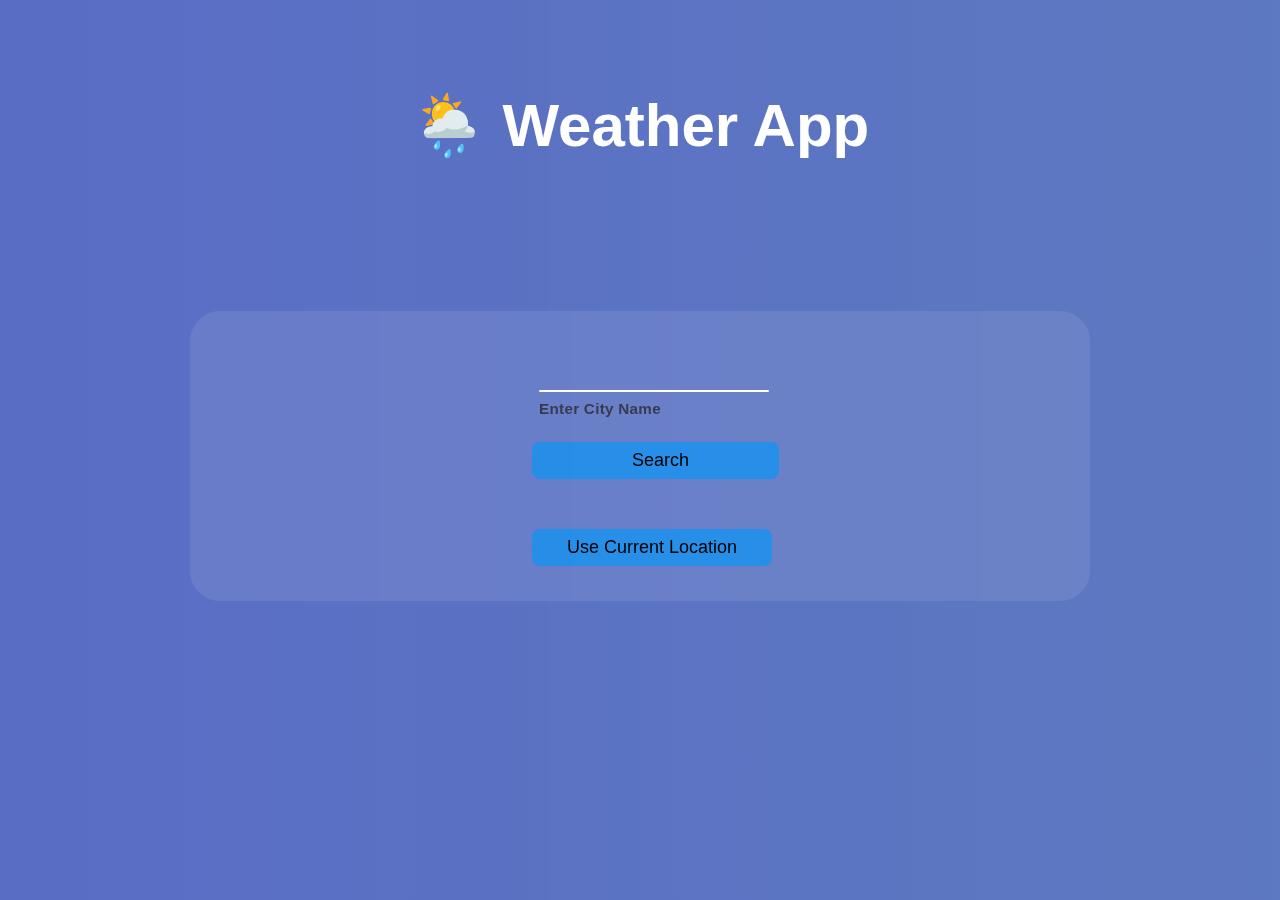
==== index.html @ 1a9110ec "uploaded" ====
<!DOCTYPE html>
<html lang="en">
<head>
    <meta charset="UTF-8">
    <meta name="viewport" content="width=device-width, initial-scale=1.0">
    <title> Weather App</title>
    <link rel="stylesheet" href="style.css">
</head>
<body>
    <div class="background-animation"></div>
    <div class="scroll">
    <div class="container">
        <h1 class="top fade-in">🌦️ Weather App</h1>
        
        <div class="header">
        <div class="inputbox">
            <input type="text" id="cityInput" required="required" class="fadeInUp">
            <span class="boxname">Enter City Name</span>
            <i></i>
        </div>
        <button id="searchBtn" class="btn pulse">Search</button>
        <button id="currentLocationBtn" class="btn pulse">Use Current Location</button>
    </div>
        <div id="loading" class="loading hidden">☁️ Loading...</div>

        <!-- Current Weather -->
        <div id="weatherResult" class="fade-in hidden">
            <h2 id="cityName" class="names"></h2>
            <img id="weatherIcon" src="" alt="Weather Icon" class="weather-icon">
            <p id="temperature" class="names"></p>
            <p id="description" class="names"></p>
            <p id="humidity" class="names"></p>
            <p id="windSpeed" class="names"></p>
        </div>

        <!-- Hourly Weather -->
        <div id="hourlyForecast" class="hourbox forecast-container hidden">
            <h2 class="heading fade-in">⏳ HOURLY FORECAST</h2>
            <div id="hourlyCards" class="box forecast-cards"></div>
        </div>

        <!-- Weekly Forecast -->
        <div id="weeklyForecast" class="weekbox forecast-container hidden">
            <h2 class="heading fade-in">📅 WEEKLY FORECAST</h2>
            <div id="weeklyCards" class="box forecast-cards"></div>
        </div>
    </div>
   </div>

    <script src="script.js"></script>
</body>
</html>
---- style.css ----
/* Background Animation */
html{
    scroll-behavior: smooth;
}
body {
    font-family: Arial, sans-serif;
    animation: backgroundMove 3s infinite ease-in-out;
    color: white;
    text-align: center;
    z-index: -1;
    background-repeat: no-repeat;
}
.background-animation {
    position:fixed;
    width: 100%;
    top: 0;
    left: 0;
    height: 100%;
    background: linear-gradient(270deg, #2c7592b4, #253fb3c2);
    background-size: 400% 400%;
    animation: backgroundMove 3s infinite ease-in-out;
    z-index: -1;
} 

@keyframes backgroundMove {
    0% { background-position: 0% 50%; }
    50% { background-position: 100% 50%; }
    100% { background-position: 0% 50%; }
}

/* Forecast Containers */
.forecast-container {
    margin-top: 20px;
    background: rgba(255, 255, 255, 0.2);
    padding: 15px;
    border-radius: 10px;
    backdrop-filter: blur(50px);
}

/* Forecast Cards */
.forecast-cards {
    display: flex;
    overflow-x: auto;
    gap: 10px;
    padding: 10px;
    justify-content: center;
}

.forecast-card {
    background: rgba(0, 0, 0, 0.4);
    padding: 10px;
    border-radius: 10px;
    min-width: 120px;
    box-shadow: 0 0 10px rgba(255, 255, 255, 0.3);
}

.hidden {
    display: none;
}


/* Animations */
.fade-in {
    animation: fadeIn 1s ease-in-out;
}
.slide-in {
    animation: slideIn 0.7s ease-in-out;
}

.top{
    font-size: 60px;
    padding-top: 50px;
}

input{
    padding: 20px 10px 10px;
    margin-left: 60px;
    margin-top: 20px;
    color: rgb(42, 37, 37);
    background-color:transparent;
    outline: none;
    box-shadow: none;
    border: none;
    font-size: large;
    position: relative;
    width: 100%;
    letter-spacing: 0.05em;
    z-index: 10;
    transition: 0.5s;
}
.header{
    align-items: center;
    background-color: rgba(240, 248, 255, 0.093);
    backdrop-filter: blur(50px);
    text-align: center;
    width: 900px;
    height: 270px;
    margin-left: auto;
    margin-right: auto;
    border-radius: 30px;
    position:relative;
    animation: fadeIn 1s ease-in-out;
    padding: 10px 0px 10px;
    margin-top: 150px;
}
.inputbox{
    position: relative;
    width: 230px;
    margin-left: 349px;
}
.boxname{
    position: absolute;
    pointer-events: none;
    color: rgba(36, 35, 35, 0.738);
    font-size: 0.95em;
    letter-spacing: 0.02em;
    left: 0;
    transition: 0.5s;
    font-weight: bold;
    margin-top: 8px;
}
input:valid ~ span,
input:focus ~ span{
    color: rgb(255, 255, 255);
    font-size: 1.05em;
    transform: translatey(-69px);
}
i{
    position: absolute;
    left: 0;
    bottom: 0;
    background: white;
    width: 100%;
    height: 2px;
    border-radius: 4px;
    overflow: hidden;
}
input:valid ~ i,
input:focus ~ i{
    height: 40px;
    transition: 0.5s;
}

.btn{
    padding: 8px 35px;
    margin: 5px;
    background-color: #0797f7ad;
    border: none;
    border-radius: 8px;
    font-size: 18px;
    cursor: pointer;
    transition: 0.3s;
    margin-bottom: 30px;
    margin-top: 50px;
    margin-left: 38%;
    text-align: center;
    display: flex;
    position:static;
}

#searchBtn{
    padding-right: 90px;
    padding-left: 100px;
}
.btn:hover {
    transform: scale(1.05);
    background: #0099ff;
    color: white;
    font-size: large;
    transform: scale(1.05);
    box-shadow: 0 0 15px rgba(255, 255, 255, 0.5);
}
.btn:active{
    transform: translateY(4px);
}

.weather-icon {
    width: 200px;
    height: 200px;
    animation: bounce 3s infinite;
}

.box{
    gap: 40px;
    animation: bounce 5s infinite;
    margin-top: 60px;
}
.names{
    font-size: 28px;
    color:aliceblue;
    font-weight:bold;
}


.heading{
    font-size: 35px;
}

.hourbox{
    width: 1200px;
    text-align: center;
    align-items: center;
    margin-left: auto;
    margin-right: auto;
    margin-top: 70px;
    border-radius: 50px;
    backdrop-filter: blur(100px);

}
.weekbox{
    width: 1200px;
    text-align: center;
    align-items: center;
    margin-left: auto;
    margin-right: auto;
    margin-top: 70px;
    border-radius: 50px;
    margin-bottom: 50px;
}
/* .scroll{
    animation: appear linear;
    animation-timeline: view();
    animation-range: entry 1% cover 40%;
} */
.pulse{
    animation: pulseEffect 2s infinite ;
}



@keyframes slideIn {
    from { transform: translateY(-20px); opacity: 0; }
    to { transform: translateY(0); opacity: 1; }
}

@keyframes fadeIn {
    from { opacity: 0; transform: translateY(20px); }
    to { opacity: 1; transform: translateY(0); }
}

@keyframes bounce {
    0%, 100% { transform: translateY(0); }
    50% { transform: translateY(-15px); }
}


@keyframes pulse {
    0% { opacity: 0.5; }
    50% { opacity: 1; }
    100% { opacity: 0.5; }
}

@keyframes fadeInUp {
    from { opacity: 0; transform: translateY(50px); }
    to { opacity: 1; transform: translateY(0); }
}

@keyframes pulseEffect {
    0% { box-shadow: 0 0 5px rgba(48, 121, 210, 0.611); }
    50% { box-shadow: 0 0 20px rgba(43, 124, 223, 0.851); }
    100% { box-shadow:0 0 5px rgba(56, 90, 131, 0.203); }
}

@keyframes appear{
    from{
        opacity: 0;
        scale: 0.5;
    }
    to{
        opacity: 1;
        scale: 1;
    }
}

@media (max-width: 780px){
    .background-animation {
        position:fixed;
        width: 100%;
        top: 0;
        left: 0;
        height: 100%;
        background: linear-gradient(270deg, #2c7592b4, #253fb3c2);
        background-size: 400% 400%;
        animation: backgroundMove 3s infinite ease-in-out;
        z-index: -1;
    } 
    
    .top{
        font-size: 50px;
        margin-top: 30%;
    }

    .header{
        align-items: center;
        background-color: rgba(240, 248, 255, 0.093);
        backdrop-filter: blur(50px);
        text-align: center;
        width: 600px;
        height: 270px;
        margin-left: auto;
        margin-right: auto;
        border-radius: 30px;
        position:relative;
        animation: fadeIn 1s ease-in-out;
        padding: 10px 0px 10px;
        margin-top: 150px;
    }

    .btn{
        padding: 8px 35px;
        margin: 5px;
        background-color: #0797f7ad;
        border: none;
        border-radius: 8px;
        font-size: 16px;
        cursor: pointer;
        transition: 0.3s;
        margin-bottom: 30px;
        margin-top: 50px;
        margin-left: 35%;
        text-align: center;
        display: flex;
        position:static;
    }

    #searchBtn{
        padding-right: 90px;
        padding-left: 80px;
    }

    .inputbox{
        position: relative;
        width: 220px;
        margin-left: 215px;
        margin-bottom: 60px;
    }

    .hourbox{
        width: 500px;
        text-align: center;
        align-items: center;
        margin-left: auto;
        margin-right: auto;
        margin-top: 70px;
        border-radius: 50px;
        backdrop-filter: blur(100px);
    
    }

    .weekbox{
        width: 500px;
        text-align: center;
        align-items: center;
        margin-left: auto;
        margin-right: auto;
        margin-top: 70px;
        border-radius: 50px;
        margin-bottom: 50px;
    }
    .box{
        gap: 40px;
        animation: bounce 5s infinite;
        margin-top: 60px;
        display:grid;
    }
    .heading{
        font-size: 25px;
    }
    .names{
        font-size: 20px;
    }
    .weather-icon{
        height: 100px;
        width: 100px;
    }
}


@media (max-width: 1080px){
    .background-animation {
        position:fixed;
        width: 100%;
        top: 0;
        left: 0;
        height: 100%;
        background: linear-gradient(270deg, #2c7592b4, #253fb3c2);
        background-size: 400% 400%;
        animation: backgroundMove 3s infinite ease-in-out;
        z-index: -1;
    } 
    
    .top{
        font-size: 50px;
        margin-top: 30%;
    }

    .header{
        align-items: center;
        background-color: rgba(240, 248, 255, 0.093);
        backdrop-filter: blur(50px);
        text-align: center;
        width: 600px;
        height: 270px;
        margin-left: auto;
        margin-right: auto;
        border-radius: 30px;
        position:relative;
        animation: fadeIn 1s ease-in-out;
        padding: 10px 0px 10px;
        margin-top: 150px;
    }

    .btn{
        padding: 8px 35px;
        margin: 5px;
        background-color: #0797f7ad;
        border: none;
        border-radius: 8px;
        font-size: 16px;
        cursor: pointer;
        transition: 0.3s;
        margin-bottom: 30px;
        margin-top: 50px;
        margin-left: 35%;
        text-align: center;
        display: flex;
        position:static;
    }

    #searchBtn{
        padding-right: 90px;
        padding-left: 80px;
    }

    .inputbox{
        position: relative;
        width: 220px;
        margin-left: 215px;
        margin-bottom: 60px;
    }

    .hourbox{
        width: 500px;
        text-align: center;
        align-items: center;
        margin-left: auto;
        margin-right: auto;
        margin-top: 70px;
        border-radius: 50px;
        backdrop-filter: blur(100px);
    
    }

    .weekbox{
        width: 500px;
        text-align: center;
        align-items: center;
        margin-left: auto;
        margin-right: auto;
        margin-top: 70px;
        border-radius: 50px;
        margin-bottom: 50px;
    }
    .box{
        gap: 40px;
        animation: bounce 5s infinite;
        margin-top: 60px;
        display:grid;
    }
    .heading{
        font-size: 25px;
    }
    .names{
        font-size: 20px;
    }
    .weather-icon{
        height: 100px;
        width: 100px;
    }
}
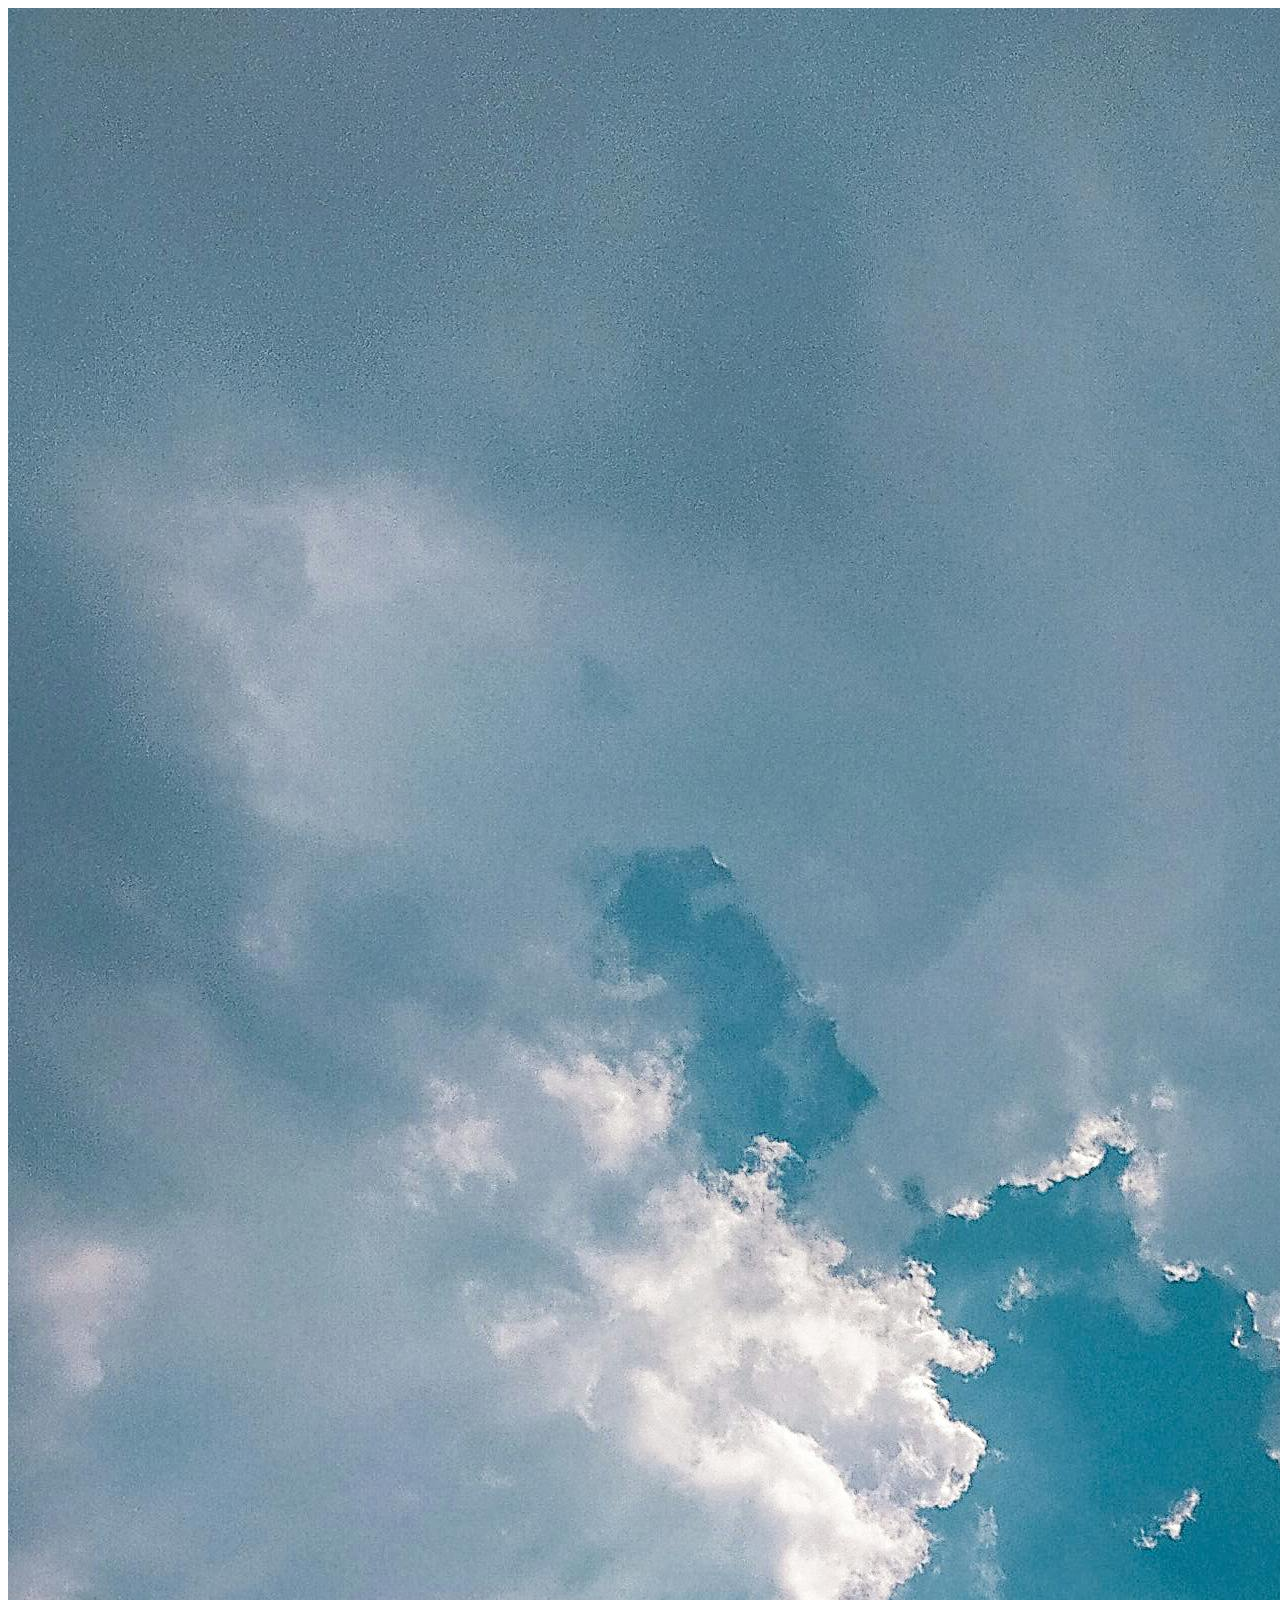
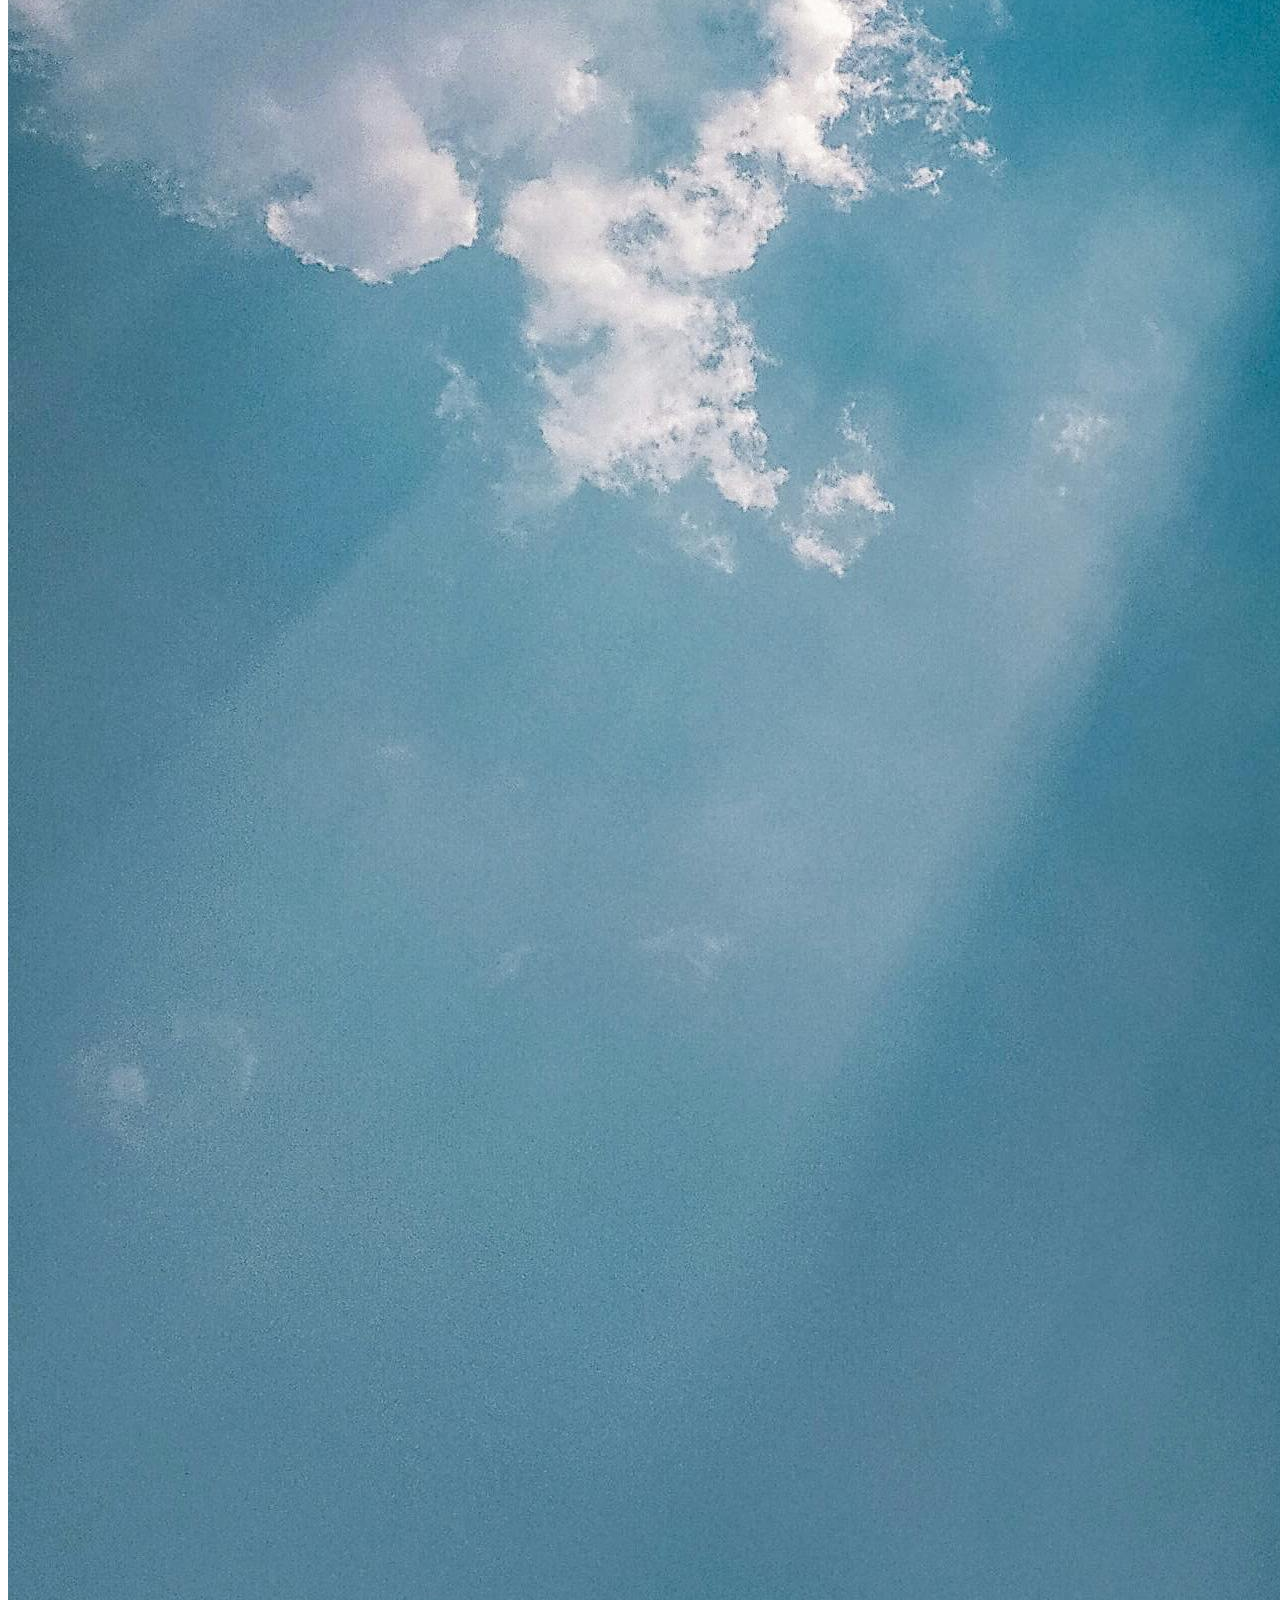
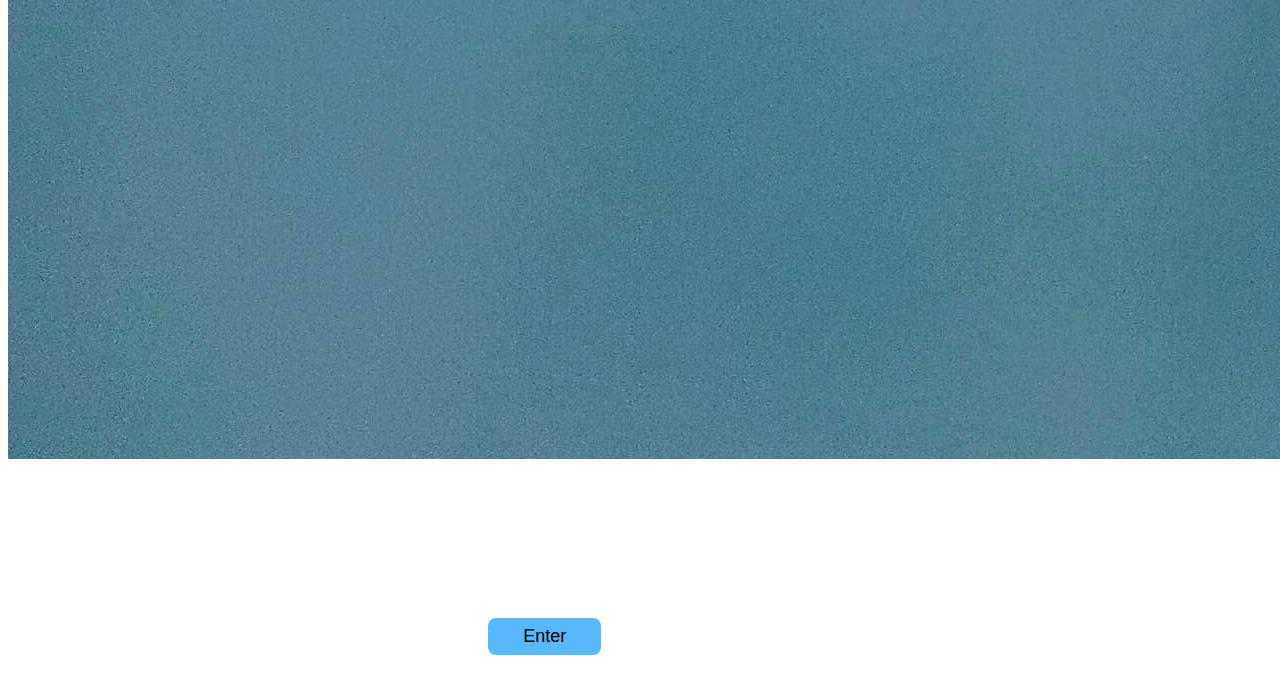
==== commit 67672c59: "Update and rename login.html to index.html" ====
--- a/index.html
+++ b/index.html
@@ -3,50 +3,28 @@
 <head>
     <meta charset="UTF-8">
     <meta name="viewport" content="width=device-width, initial-scale=1.0">
-    <title> Weather App</title>
+    <title>Welcome to Weather App</title>
     <link rel="stylesheet" href="style.css">
 </head>
 <body>
-    <div class="background-animation"></div>
-    <div class="scroll">
-    <div class="container">
-        <h1 class="top fade-in">🌦️ Weather App</h1>
-        
-        <div class="header">
-        <div class="inputbox">
-            <input type="text" id="cityInput" required="required" class="fadeInUp">
-            <span class="boxname">Enter City Name</span>
-            <i></i>
-        </div>
-        <button id="searchBtn" class="btn pulse">Search</button>
-        <button id="currentLocationBtn" class="btn pulse">Use Current Location</button>
+    <div class="background">
+        <video poster="video/pexels-pacific-3783385.jpg" autoplay loop muted plays-inline class="back-video">
+            <source src="video/1154-143492926.mp4" type="video/mp4">
+        </video>
     </div>
-        <div id="loading" class="loading hidden">☁️ Loading...</div>
+    <div class="entry-container">
+        <h1 class="heading">WEATHER APP</h1>
+        <p class="head2">Get real-time weather updates</p>
+        <button id="enterBtn" class="btn fade-in">Enter</button>
+    </div>
 
-        <!-- Current Weather -->
-        <div id="weatherResult" class="fade-in hidden">
-            <h2 id="cityName" class="names"></h2>
-            <img id="weatherIcon" src="" alt="Weather Icon" class="weather-icon">
-            <p id="temperature" class="names"></p>
-            <p id="description" class="names"></p>
-            <p id="humidity" class="names"></p>
-            <p id="windSpeed" class="names"></p>
-        </div>
-
-        <!-- Hourly Weather -->
-        <div id="hourlyForecast" class="hourbox forecast-container hidden">
-            <h2 class="heading fade-in">⏳ HOURLY FORECAST</h2>
-            <div id="hourlyCards" class="box forecast-cards"></div>
-        </div>
-
-        <!-- Weekly Forecast -->
-        <div id="weeklyForecast" class="weekbox forecast-container hidden">
-            <h2 class="heading fade-in">📅 WEEKLY FORECAST</h2>
-            <div id="weeklyCards" class="box forecast-cards"></div>
-        </div>
-    </div>
-   </div>
-
-    <script src="script.js"></script>
+    <script>
+        document.getElementById("enterBtn").addEventListener("click", function() {
+            document.body.classList.add("fade-out");
+            setTimeout(() => {
+                window.location.href = "index.html";
+            }, 1000);
+        });
+    </script>
 </body>
 </html>
